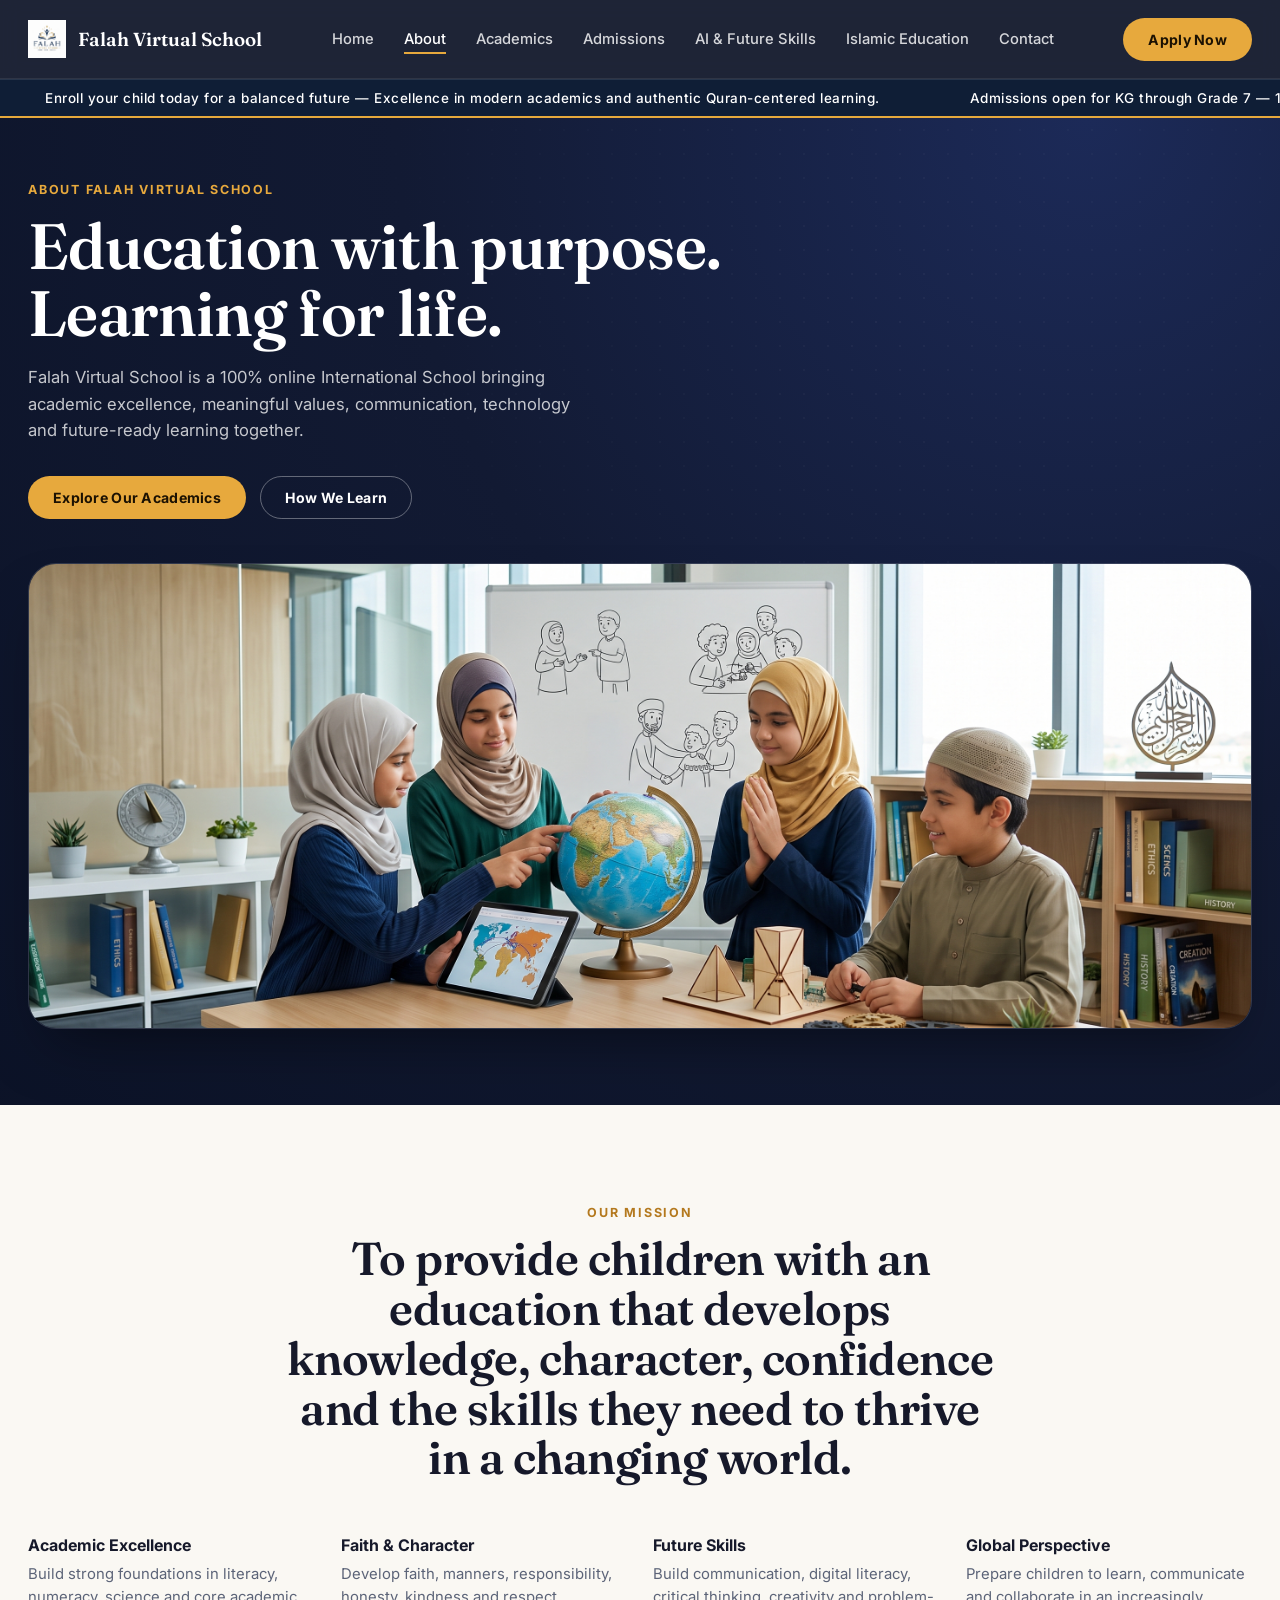
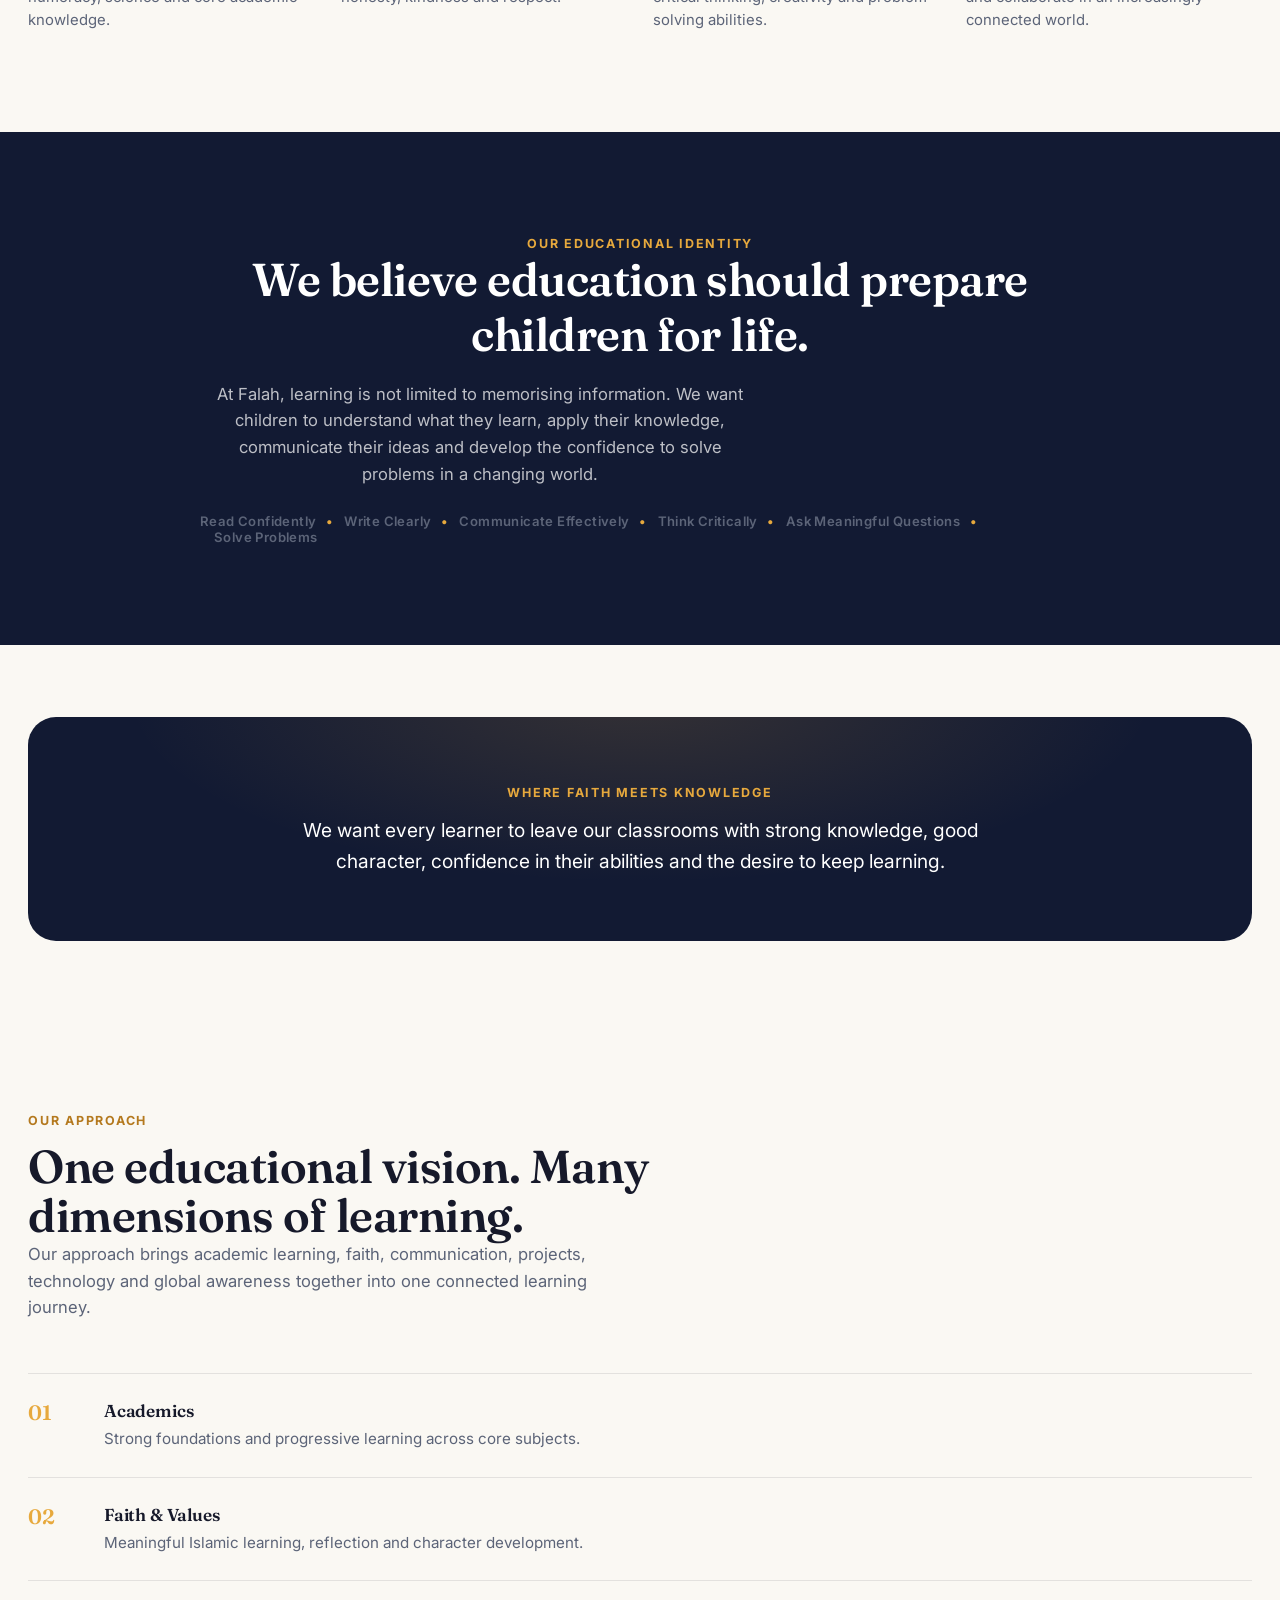
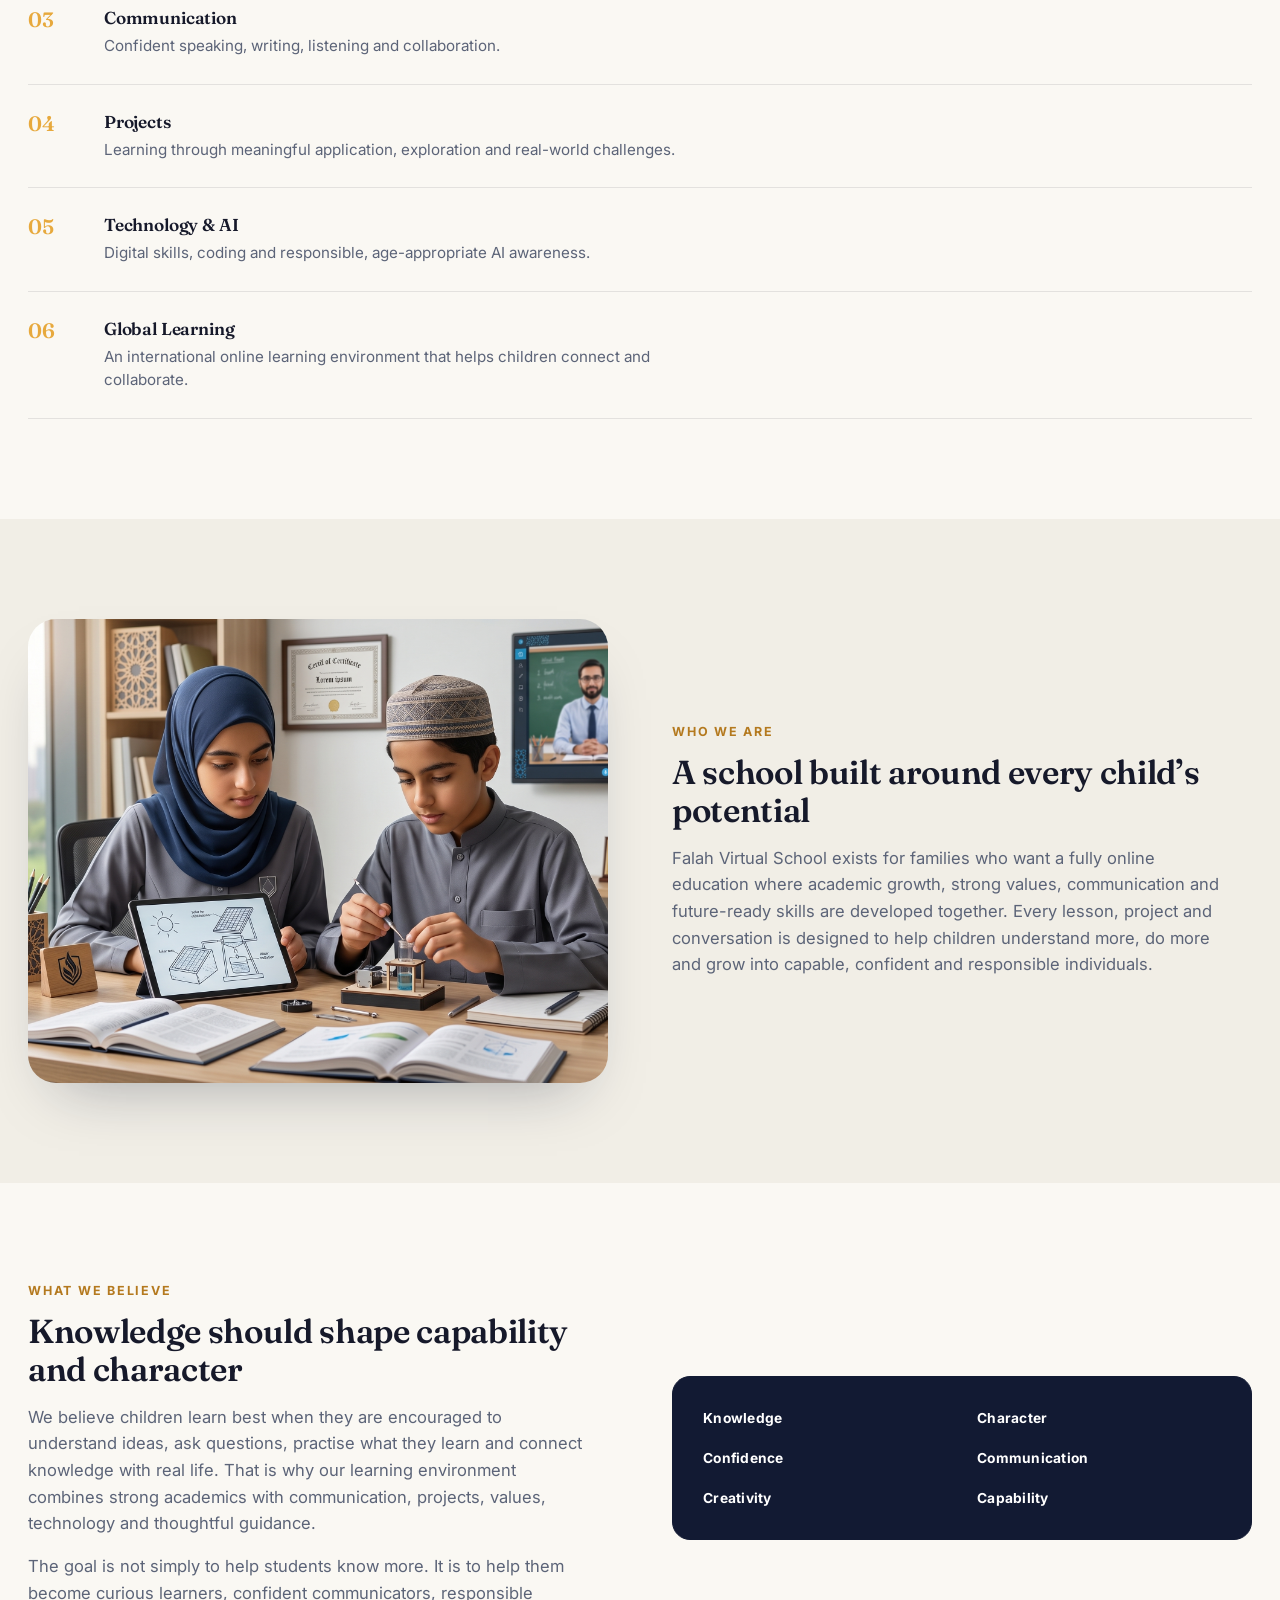
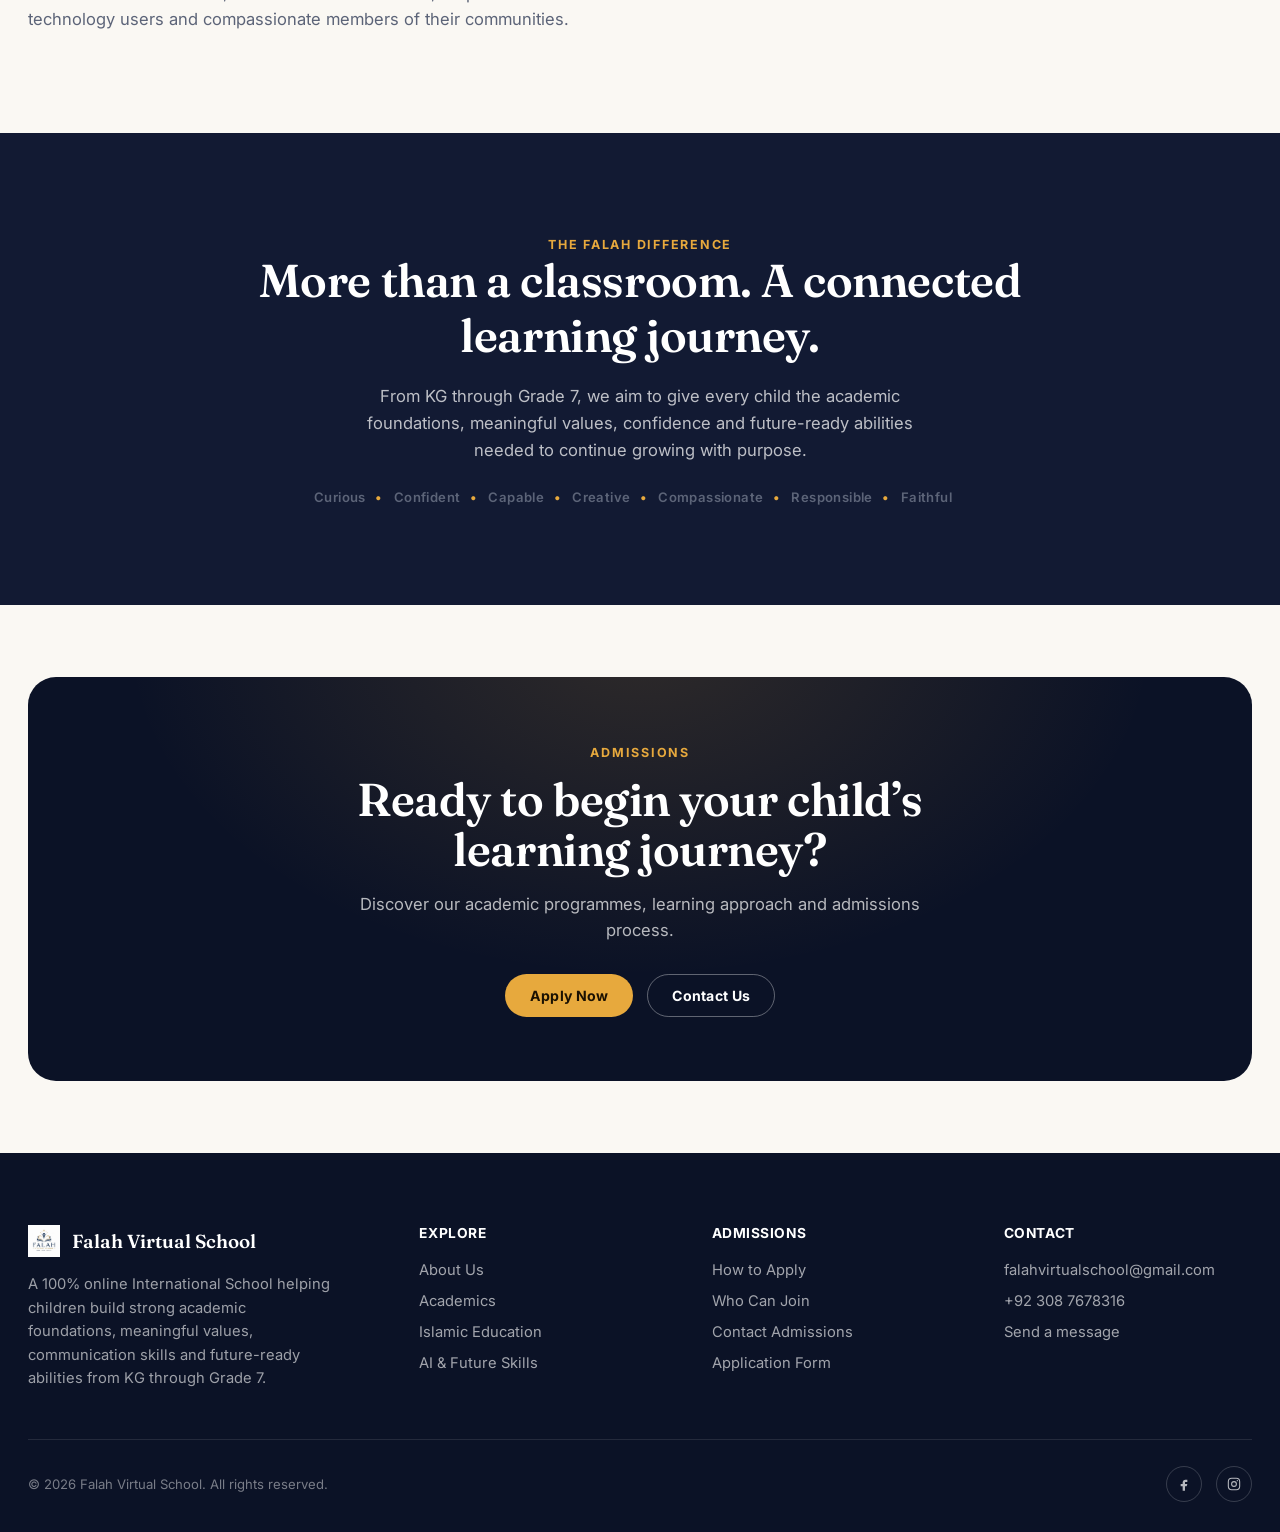
==== about.html @ dd7050a3 "First Commit" ====
<!DOCTYPE html>
<html lang="en">
<head>
  <meta charset="UTF-8" />
  <meta name="viewport" content="width=device-width, initial-scale=1.0" />

  <title>About Us &mdash; Falah Virtual School</title>

  <meta
    name="description"
    content="Learn about Falah Virtual School's mission, educational philosophy and vision — bringing academic excellence, meaningful values, technology and future-ready learning together."
  />

  <link rel="preconnect" href="https://fonts.googleapis.com" />
  <link rel="preconnect" href="https://fonts.gstatic.com" crossorigin />

  <link
    href="https://fonts.googleapis.com/css2?family=Fraunces:opsz,wght@9..144,500;9..144,600;9..144,700&family=Inter:wght@400;500;600;700;800&display=swap"
    rel="stylesheet"
  />

  <link rel="stylesheet" href="css/style.css" />

  <style>
    @media (min-width: 992px) {
      .mobile-nav {
        display: none !important;
      }
    }

    .brand {
      display: flex;
      align-items: center;
      gap: 12px;
      text-decoration: none;
    }

    .brand img {
      height: 38px;
      width: auto;
      object-fit: contain;
    }

    .sub-header-ticker {
      background: #0f1e36;
      border-top: 1px solid rgba(255, 255, 255, 0.1);
      border-bottom: 2px solid #e5a93c;
      color: #ffffff;
      font-size: 13.5px;
      letter-spacing: 0.5px;
      font-weight: 500;
      padding: 10px 0;
      overflow: hidden;
      white-space: nowrap;
      width: 100%;
    }

    .ticker-track {
      width: max-content;
      overflow: hidden;
    }

    .ticker-content {
      display: flex;
      align-items: center;
      width: max-content;
      animation: tickerScroll 40s linear infinite;
      will-change: transform;
    }

    .ticker-content span {
      flex: 0 0 auto;
      margin: 0 45px;
    }

    @keyframes tickerScroll {
      from {
        transform: translateX(0);
      }

      to {
        transform: translateX(-50%);
      }
    }

    @media (prefers-reduced-motion: reduce) {
      .ticker-content {
        animation: none;
      }
    }
  </style>
</head>

<body>

  <a class="skip-link" href="#main">Skip to content</a>

  <!-- HEADER -->

  <header class="site-header">
    <div class="container">

      <a href="index.html" class="brand">
        <img
          src="assets/logo.jpg"
          alt="Falah Virtual School Logo"
        />
        <span class="brand-text">Falah Virtual School</span>
      </a>

      <nav class="main-nav" aria-label="Primary">
        <a href="index.html">Home</a>
        <a href="about.html" aria-current="page">About</a>
        <a href="academics.html">Academics</a>
        <a href="admissions.html">Admissions</a>
        <a href="ai-future-skills.html">AI &amp; Future Skills</a>
        <a href="islamic-education.html">Islamic Education</a>
        <a href="contact.html">Contact</a>
      </nav>

      <div class="header-actions">

        <a
          href="admissions.html"
          class="btn btn-gold btn-apply-now"
        >
          <span class="btn-apply-label">Apply Now</span>
        </a>

        <button
          class="nav-toggle"
          aria-label="Open menu"
          aria-expanded="false"
          aria-controls="mobile-nav"
        >
          <span></span>
        </button>

      </div>
    </div>
  </header>


  

  <div class="sub-header-ticker">
    <div class="ticker-track">

      <div class="ticker-content">

        <span>
          Enroll your child today for a balanced future —
          Excellence in modern academics and authentic
          Quran-centered learning.
        </span>

        <span>
          Admissions open for KG through Grade 7 —
          100% live interactive online classes worldwide.
        </span>

        <span>
          Empowering young minds with academic excellence,
          Quranic understanding, technology and future-ready skills.
        </span>

        <span>
          Enroll your child today for a balanced future —
          Excellence in modern academics and authentic
          Quran-centered learning.
        </span>

        <span>
          Admissions open for KG through Grade 7 —
          100% live interactive online classes worldwide.
        </span>

        <span>
          Empowering young minds with academic excellence,
          Quranic understanding, technology and future-ready skills.
        </span>

      </div>

    </div>
  </div>


  

  <nav
    class="mobile-nav"
    id="mobile-nav"
    aria-label="Mobile"
  >
    <div class="container">

      <a href="index.html">Home</a>
      <a href="about.html" aria-current="page">About</a>
      <a href="academics.html">Academics</a>
      <a href="admissions.html">Admissions</a>
      <a href="ai-future-skills.html">AI &amp; Future Skills</a>
      <a href="islamic-education.html">Islamic Education</a>
      <a href="contact.html">Contact</a>

      <a
        href="admissions.html"
        class="btn btn-gold btn-apply-now"
      >
        <span class="btn-apply-label">Apply Now</span>
      </a>

    </div>
  </nav>


  <!-- MAIN -->

  <main id="main">


    

    <section class="page-hero">

      <div class="container">

        <div class="page-hero-inner reveal">

          <span class="eyebrow">
            About Falah Virtual School
          </span>

          <h1 class="h-display">
            Education with purpose. Learning for life.
          </h1>

          <p class="lede">
            Falah Virtual School is a 100% online International School
            bringing academic excellence, meaningful values,
            communication, technology and future-ready learning together.
          </p>

          <div class="hero-cta">

            <a
              href="academics.html"
              class="btn btn-gold"
            >
              Explore Our Academics
            </a>

            <a
              href="#how-we-learn"
              class="btn btn-outline-dark"
            >
              How We Learn
            </a>

          </div>

        </div>


        <div class="page-hero-media reveal">

          <img
            src="assets/Interactive Learning.jfif"
            alt="A student writing in a notebook while following an online lesson on his laptop"
            loading="eager"
          />

        </div>

      </div>

    </section>


    

    <section
      class="section"
      id="how-we-learn"
    >

      <div class="container">

        <div class="section-head center reveal">

          <span class="eyebrow on-light">
            Our Mission
          </span>

          <h2 class="h-xl">
            To provide children with an education that develops
            knowledge, character, confidence and the skills they
            need to thrive in a changing world.
          </h2>

        </div>


        <div class="feature-grid cols-4 reveal">

          <div class="feature-item">

            <h4>
              Academic Excellence
            </h4>

            <p>
              Build strong foundations in literacy, numeracy,
              science and core academic knowledge.
            </p>

          </div>


          <div class="feature-item">

            <h4>
              Faith &amp; Character
            </h4>

            <p>
              Develop faith, manners, responsibility, honesty,
              kindness and respect.
            </p>

          </div>


          <div class="feature-item">

            <h4>
              Future Skills
            </h4>

            <p>
              Build communication, digital literacy, critical thinking,
              creativity and problem-solving abilities.
            </p>

          </div>


          <div class="feature-item">

            <h4>
              Global Perspective
            </h4>

            <p>
              Prepare children to learn, communicate and collaborate
              in an increasingly connected world.
            </p>

          </div>

        </div>

      </div>

    </section>


    

    <section class="section section-dark">

      <div class="container">

        <div class="statement reveal">

          <span class="eyebrow">
            Our Educational Identity
          </span>

          <h2 class="h-xl">
            We believe education should prepare children for life.
          </h2>

          <p
            class="lede on-dark"
            style="margin-top:18px;"
          >
            At Falah, learning is not limited to memorising information.
            We want children to understand what they learn, apply their
            knowledge, communicate their ideas and develop the confidence
            to solve problems in a changing world.
          </p>

          <div class="traits-band">

            <div class="tag-row">

              <span>Read Confidently</span>
              <span>Write Clearly</span>
              <span>Communicate Effectively</span>
              <span>Think Critically</span>
              <span>Ask Meaningful Questions</span>
              <span>Solve Problems</span>

            </div>

          </div>

        </div>

      </div>

    </section>


    

    <section class="section-tight">

      <div class="container">

        <div
          class="cta-band reveal"
          style="background:var(--navy-deep);"
        >

          <span class="eyebrow">
            Where Faith Meets Knowledge
          </span>

          <p
            class="lede"
            style="
              color:#fff;
              max-width:760px;
              font-size:1.2rem;
              margin-top:14px;
            "
          >
            We want every learner to leave our classrooms with strong
            knowledge, good character, confidence in their abilities
            and the desire to keep learning.
          </p>

        </div>

      </div>

    </section>


    

    <section class="section">

      <div class="container">

        <div class="section-head reveal">

          <span class="eyebrow on-light">
            Our Approach
          </span>

          <h2 class="h-xl">
            One educational vision. Many dimensions of learning.
          </h2>

          <p class="lede">
            Our approach brings academic learning, faith, communication,
            projects, technology and global awareness together into one
            connected learning journey.
          </p>

        </div>


        <div class="steps-list reveal">

          <div class="steps-list-item">

            <span class="steps-list-num">
              01
            </span>

            <div>

              <h3>
                Academics
              </h3>

              <p>
                Strong foundations and progressive learning
                across core subjects.
              </p>

            </div>

          </div>


          <div class="steps-list-item">

            <span class="steps-list-num">
              02
            </span>

            <div>

              <h3>
                Faith &amp; Values
              </h3>

              <p>
                Meaningful Islamic learning, reflection
                and character development.
              </p>

            </div>

          </div>


          <div class="steps-list-item">

            <span class="steps-list-num">
              03
            </span>

            <div>

              <h3>
                Communication
              </h3>

              <p>
                Confident speaking, writing, listening
                and collaboration.
              </p>

            </div>

          </div>


          <div class="steps-list-item">

            <span class="steps-list-num">
              04
            </span>

            <div>

              <h3>
                Projects
              </h3>

              <p>
                Learning through meaningful application,
                exploration and real-world challenges.
              </p>

            </div>

          </div>


          <div class="steps-list-item">

            <span class="steps-list-num">
              05
            </span>

            <div>

              <h3>
                Technology &amp; AI
              </h3>

              <p>
                Digital skills, coding and responsible,
                age-appropriate AI awareness.
              </p>

            </div>

          </div>


          <div class="steps-list-item">

            <span class="steps-list-num">
              06
            </span>

            <div>

              <h3>
                Global Learning
              </h3>

              <p>
                An international online learning environment
                that helps children connect and collaborate.
              </p>

            </div>

          </div>

        </div>

      </div>

    </section>


    

    <section class="section section-dim">

      <div class="container split">

        <div class="split-media reveal">

          <img
            src="assets/Practical learning.jfif"
            alt="A young student attending a live online class from home, engaged and focused on her laptop"
            loading="lazy"
          />

        </div>


        <div class="split-copy reveal">

          <span class="eyebrow on-light">
            Who We Are
          </span>

          <h2 class="h-lg">
            A school built around every child&rsquo;s potential
          </h2>

          <p class="lede">
            Falah Virtual School exists for families who want a fully
            online education where academic growth, strong values,
            communication and future-ready skills are developed together.
            Every lesson, project and conversation is designed to help
            children understand more, do more and grow into capable,
            confident and responsible individuals.
          </p>

        </div>

      </div>

    </section>


    

    <section class="section">

      <div class="container split reverse">

        <div class="split-copy reveal">

          <span class="eyebrow on-light">
            What We Believe
          </span>

          <h2 class="h-lg">
            Knowledge should shape capability and character
          </h2>

          <p class="lede">
            We believe children learn best when they are encouraged to
            understand ideas, ask questions, practise what they learn
            and connect knowledge with real life. That is why our learning
            environment combines strong academics with communication,
            projects, values, technology and thoughtful guidance.
          </p>

          <p class="lede">
            The goal is not simply to help students know more.
            It is to help them become curious learners, confident
            communicators, responsible technology users and
            compassionate members of their communities.
          </p>

        </div>


        <div class="split-media reveal">

          <div
            class="panel"
            style="
              background:var(--navy-deep);
              border-color:var(--navy-deep);
            "
          >

            <div
              class="panel-cols"
              style="color:#fff;"
            >

              <div>Knowledge</div>
              <div>Character</div>

              <div>Confidence</div>
              <div>Communication</div>

              <div>Creativity</div>
              <div>Capability</div>

            </div>

          </div>

        </div>

      </div>

    </section>


    

    <section class="section section-dark">

      <div class="container">

        <div class="statement reveal">

          <span class="eyebrow">
            The Falah Difference
          </span>

          <h2 class="h-xl">
            More than a classroom. A connected learning journey.
          </h2>

          <p
            class="lede on-dark"
            style="margin-inline:auto; margin-top:20px;"
          >
            From KG through Grade 7, we aim to give every child
            the academic foundations, meaningful values, confidence
            and future-ready abilities needed to continue growing
            with purpose.
          </p>

          <div class="traits-band">

            <div class="tag-row">

              <span>Curious</span>
              <span>Confident</span>
              <span>Capable</span>
              <span>Creative</span>
              <span>Compassionate</span>
              <span>Responsible</span>
              <span>Faithful</span>

            </div>

          </div>

        </div>

      </div>

    </section>


  

    <section class="section-tight">

      <div class="container">

        <div class="cta-band reveal">

          <span class="eyebrow">
            Admissions
          </span>

          <h2
            class="h-xl"
            style="margin-top:14px;"
          >
            Ready to begin your child&rsquo;s learning journey?
          </h2>

          <p class="lede">
            Discover our academic programmes,
            learning approach and admissions process.
          </p>

          <div class="cta-band-actions">

            <a
              href="admissions.html"
              class="btn btn-gold btn-apply-now"
            >
              <span class="btn-apply-label">
                Apply Now
              </span>
            </a>

            <a
              href="contact.html"
              class="btn btn-outline-dark"
            >
              Contact Us
            </a>

          </div>

        </div>

      </div>

    </section>

  </main>


  <!-- FOOTER -->

  <footer class="site-footer">

    <div class="container">

      <div class="footer-grid">

        <div class="footer-brand">

          <a
            href="index.html"
            class="brand"
          >

            <img
              src="assets/logo.jpg"
              alt="Falah Virtual School Logo"
              style="height: 32px;"
            />

            <span class="brand-text">
              Falah Virtual School
            </span>

          </a>

          <p>
            A 100% online International School helping children
            build strong academic foundations, meaningful values,
            communication skills and future-ready abilities from
            KG through Grade 7.
          </p>

        </div>


        <div class="footer-col">

          <h4>
            Explore
          </h4>

          <ul>

            <li>
              <a href="about.html">
                About Us
              </a>
            </li>

            <li>
              <a href="academics.html">
                Academics
              </a>
            </li>

            <li>
              <a href="islamic-education.html">
                Islamic Education
              </a>
            </li>

            <li>
              <a href="ai-future-skills.html">
                AI &amp; Future Skills
              </a>
            </li>

          </ul>

        </div>


        <div class="footer-col">

          <h4>
            Admissions
          </h4>

          <ul>

            <li>
              <a href="admissions.html">
                How to Apply
              </a>
            </li>

            <li>
              <a href="admissions.html#who-can-join">
                Who Can Join
              </a>
            </li>

            <li>
              <a href="contact.html">
                Contact Admissions
              </a>
            </li>

            <li>
              <a href="admissions.html#apply-form">
                Application Form
              </a>
            </li>

          </ul>

        </div>


        <div class="footer-col">

          <h4>
            Contact
          </h4>

          <ul>

            <li>
              <a href="mailto:falahvirtualschool@gmail.com">
                falahvirtualschool@gmail.com
              </a>
            </li>

            <li>
              <a href="tel:+923087678316">
                +92 308 7678316
              </a>
            </li>

            <li>
              <a href="contact.html#contact-information">
                Send a message
              </a>
            </li>

          </ul>

        </div>

      </div>


      <div class="footer-bottom">

        <p>
          &copy;
          <span id="year"></span>
          Falah Virtual School. All rights reserved.
        </p>


        <div
          class="footer-social"
          aria-label="Social media"
        >

          <a
            href="https://www.facebook.com/profile.php?id=61593588023931"
            aria-label="Facebook"
          >

            <svg
              width="16"
              height="16"
              viewBox="0 0 24 24"
              fill="none"
              aria-hidden="true"
            >

              <path
                d="M14 9h3V5.5h-3c-2.2 0-4 1.8-4 4V12H7v3.5h3V22h3.5v-6.5H16l1-3.5h-3.5v-2.4c0-.6.4-1.1 1-1.1Z"
                fill="currentColor"
              />

            </svg>

          </a>


          <a
            href="https://www.instagram.com/falahvirtual.school?igsi=MTc0dnRrMjh0ZTAwMg=="
            aria-label="Instagram"
          >

            <svg
              width="16"
              height="16"
              viewBox="0 0 24 24"
              fill="none"
              aria-hidden="true"
            >

              <rect
                x="3.5"
                y="3.5"
                width="17"
                height="17"
                rx="5"
                stroke="currentColor"
                stroke-width="1.6"
              />

              <circle
                cx="12"
                cy="12"
                r="3.6"
                stroke="currentColor"
                stroke-width="1.6"
              />

              <circle
                cx="17"
                cy="7"
                r="1"
                fill="currentColor"
              />

            </svg>

          </a>

        </div>

      </div>

    </div>

  </footer>


  <script>
    document.getElementById("year").textContent =
      new Date().getFullYear();
  </script>

  <script src="js/main.js"></script>

</body>
</html>
---- css/style.css ----
:root{
  --navy-deep:   #121A33;
  --navy-deeper: #0B1226;
  --navy-mid:    #1B2747;
  --gold:        #E7A93D;
  --gold-soft:   #F3C878;
  --paper:       #FAF8F3;
  --paper-dim:   #F1EEE6;
  --ink:         #16192A;
  --slate:       #5C6478;
  --slate-light: #8A90A3;
  --line:        rgba(22,25,42,0.10);
  --line-on-dark:rgba(255,255,255,0.14);
  --white:       #ffffff;

  --font-display: "Fraunces", "Georgia", serif;
  --font-body: "Inter", -apple-system, BlinkMacSystemFont, "Segoe UI", sans-serif;

  
  --radius-s: 10px;
  --radius-m: 18px;
  --radius-l: 28px;

  --ease: cubic-bezier(0.22, 1, 0.36, 1);
}

*,*::before,*::after{ box-sizing:border-box; }
html{ scroll-behavior:smooth; }
@media (prefers-reduced-motion: reduce){
  html{ scroll-behavior:auto; }
  *,*::before,*::after{ animation-duration:0.001ms !important; animation-iteration-count:1 !important; transition-duration:0.001ms !important; scroll-behavior:auto !important; }
}

body{
  margin:0;
  font-family:var(--font-body);
  color:var(--ink);
  background:var(--paper);
  -webkit-font-smoothing:antialiased;
  -moz-osx-font-smoothing:grayscale;
  overflow-x:hidden;
}

img{ max-width:100%; display:block; }
a{ color:inherit; text-decoration:none; }
button{ font-family:inherit; cursor:pointer; }
ul{ margin:0; padding:0; list-style:none; }
h1,h2,h3,h4,p{ margin:0; }

.container{
  width:100%;
  max-width:var(--container);
  margin-inline:auto;
  padding-inline:28px;
}


a:focus-visible, button:focus-visible, input:focus-visible, textarea:focus-visible, select:focus-visible{
  outline:2.5px solid var(--gold);
  outline-offset:3px;
  border-radius:4px;
}


.eyebrow{
  font-family:var(--font-body);
  font-size:12.5px;
  font-weight:700;
  letter-spacing:0.14em;
  text-transform:uppercase;
  color:var(--gold);
}
.eyebrow.on-light{ color:#B4791E; }

h1,h2,h3{ font-family:var(--font-display); font-weight:600; letter-spacing:-0.01em; }

.h-display{ font-size:clamp(2.6rem, 5vw, 4.4rem); line-height:1.04; font-weight:600; }
.h-xl{ font-size:clamp(2.1rem, 3.6vw, 3.1rem); line-height:1.08; }
.h-lg{ font-size:clamp(1.7rem, 2.6vw, 2.35rem); line-height:1.14; }
.h-md{ font-size:1.4rem; line-height:1.25; }

.lede{ font-size:clamp(1.02rem, 1.3vw, 1.2rem); line-height:1.6; color:var(--slate); max-width:56ch; }
.on-dark .lede, .lede.on-dark{ color:rgba(255,255,255,0.72); }
.on-dark p, .on-dark .body-text{ color:rgba(255,255,255,0.72); }

.body-text{ font-size:1rem; line-height:1.65; color:var(--slate); max-width:62ch; }


.tag-row{
  display:flex; flex-wrap:wrap; gap:0 0;
  font-size:0.82rem; font-weight:600; letter-spacing:0.03em; color:var(--slate);
}
.tag-row span{ position:relative; padding:0 14px; }
.tag-row span:first-child{ padding-left:0; }
.tag-row span::after{ content:"•"; position:absolute; right:-3px; color:var(--gold); }
.tag-row span:last-child::after{ content:""; }
.on-dark .tag-row{ color:rgba(255,255,255,0.78); }


.site-header{
  position:sticky; top:0; z-index:100;
  background:rgba(11,18,38,0.92);
  backdrop-filter:blur(10px);
  -webkit-backdrop-filter:blur(10px);
  border-bottom:1px solid rgba(255,255,255,0.08);
}
.site-header .container{
  display:flex; align-items:center; justify-content:space-between;
  height:78px;
}
.brand{
  display:flex; align-items:center; gap:10px;
  font-family:var(--font-display); font-weight:600; font-size:1.18rem;
  color:var(--white);
}
.brand .mark{
  width:34px; height:34px; border-radius:9px;
  background:linear-gradient(145deg, var(--gold-soft), var(--gold));
  display:flex; align-items:center; justify-content:center;
  color:var(--navy-deeper); font-weight:800; font-family:var(--font-display); font-size:1.05rem;
  flex-shrink:0;
}

.main-nav{ display:flex; align-items:center; gap:30px; }
.main-nav a{
  font-size:0.92rem; font-weight:500; color:rgba(255,255,255,0.82);
  position:relative; padding:6px 0;
  transition:color 0.2s var(--ease);
}
.main-nav a:hover{ color:var(--white); }
.main-nav a::after{
  content:""; position:absolute; left:0; right:100%; bottom:0; height:2px;
  background:var(--gold); transition:right 0.28s var(--ease);
}
.main-nav a:hover::after{ right:0; }
.main-nav a[aria-current="page"]{ color:var(--white); }
.main-nav a[aria-current="page"]::after{ right:0; }

.header-actions{ display:flex; align-items:center; gap:18px; }

.btn{
  display:inline-flex; align-items:center; justify-content:center; gap:8px;
  padding:12px 24px; border-radius:999px;
  font-size:0.88rem; font-weight:700; letter-spacing:0.02em;
  border:1px solid transparent; white-space:nowrap;
  transition:transform 0.22s var(--ease), box-shadow 0.22s var(--ease), background 0.22s var(--ease), color 0.22s var(--ease), border-color 0.22s var(--ease);
}
.btn-gold{ background:var(--gold); color:#1B1102; }
.btn-gold:hover{ background:var(--gold-soft); transform:translateY(-2px); box-shadow:0 10px 24px rgba(231,169,61,0.32); }
.btn-outline-dark{ border-color:rgba(255,255,255,0.35); color:var(--white); }
.btn-outline-dark:hover{ border-color:var(--white); background:rgba(255,255,255,0.08); transform:translateY(-2px); }
.btn-outline-light{ border-color:rgba(22,25,42,0.22); color:var(--ink); }
.btn-outline-light:hover{ border-color:var(--ink); background:rgba(22,25,42,0.05); transform:translateY(-2px); }
.btn-navy{ background:var(--navy-deep); color:var(--white); }
.btn-navy:hover{ background:var(--navy-deeper); transform:translateY(-2px); box-shadow:0 10px 24px rgba(18,26,51,0.28);}
.btn[disabled]{ opacity:0.6; cursor:not-allowed; transform:none !important; box-shadow:none !important; }

.nav-toggle{
  display:none; width:42px; height:42px; border-radius:10px;
  background:transparent; border:1px solid rgba(255,255,255,0.2);
  align-items:center; justify-content:center; flex-shrink:0;
}
.nav-toggle span, .nav-toggle span::before, .nav-toggle span::after{
  content:""; display:block; width:18px; height:2px; background:var(--white); position:relative;
  transition:transform 0.25s var(--ease), opacity 0.25s var(--ease);
}
.nav-toggle span::before{ position:absolute; top:-6px; }
.nav-toggle span::after{ position:absolute; top:6px; }
.nav-toggle.is-open span{ background:transparent; }
.nav-toggle.is-open span::before{ top:0; transform:rotate(45deg); }
.nav-toggle.is-open span::after{ top:0; transform:rotate(-45deg); }


section{ position:relative; }
.section{ padding:100px 0; }
.section-tight{ padding:72px 0; }
.section-dark{ background:var(--navy-deep); color:var(--white); }
.section-deeper{ background:var(--navy-deeper); color:var(--white); }
.section-dim{ background:var(--paper-dim); }

.section-head{ max-width:720px; margin-bottom:52px; }
.section-head.center{ margin-inline:auto; text-align:center; }
.section-head .eyebrow{ display:block; margin-bottom:14px; }
.section-head h2{ margin-top:14px; }

.reveal{ opacity:0; transform:translateY(22px); transition:opacity 0.7s var(--ease), transform 0.7s var(--ease); }
.reveal.is-visible{ opacity:1; transform:translateY(0); }


.hero{
  background:radial-gradient(120% 140% at 12% 0%, #182450 0%, var(--navy-deep) 46%, var(--navy-deeper) 100%);
  color:var(--white);
  padding:70px 0 96px;
  position:relative;
  overflow:hidden;
}
.hero::before{
  content:""; position:absolute; inset:0;
  background-image:radial-gradient(rgba(255,255,255,0.08) 1px, transparent 1px);
  background-size:26px 26px;
  -webkit-mask-image:linear-gradient(180deg, rgba(0,0,0,0.5), transparent 60%);
  mask-image:linear-gradient(180deg, rgba(0,0,0,0.5), transparent 60%);
  pointer-events:none;
}
.hero-grid{
  display:grid; grid-template-columns:1.05fr 0.95fr; gap:56px; align-items:center;
  position:relative; z-index:1;
}
.hero-copy .eyebrow{ margin-bottom:18px; display:block; }
.hero-copy h1{ color:var(--white); }
.hero-copy .lede{ margin-top:20px; color:rgba(255,255,255,0.74); max-width:52ch; }
.hero-cta{ display:flex; gap:14px; margin-top:32px; flex-wrap:wrap; }
.hero-strip{
  margin-top:44px; padding-top:22px; border-top:1px solid rgba(255,255,255,0.14);
}

.hero-media{ position:relative; }
.hero-media-frame{
  border-radius:var(--radius-l);
  overflow:hidden;
  position:relative;
  aspect-ratio:4/4.6;
  box-shadow:0 40px 80px -28px rgba(0,0,0,0.55);
  border:1px solid rgba(255,255,255,0.12);
}
.hero-media-frame img{ width:100%; height:100%; object-fit:cover; }
.hero-media-tag{
  position:absolute; left:18px; bottom:18px;
  background:rgba(11,18,38,0.82); backdrop-filter:blur(6px);
  color:var(--white); font-size:0.78rem; font-weight:600; letter-spacing:0.02em;
  padding:9px 16px; border-radius:999px;
  display:flex; align-items:center; gap:8px;
  border:1px solid rgba(255,255,255,0.14);
}
.hero-media-tag .dot{ width:7px; height:7px; border-radius:50%; background:var(--gold); }
.hero-media-badge{
  position:absolute; top:-22px; right:-18px;
  background:var(--white); color:var(--ink);
  border-radius:var(--radius-m); padding:18px 20px;
  box-shadow:0 24px 50px -20px rgba(0,0,0,0.4);
  max-width:220px;
}
.hero-media-badge strong{ display:block; font-family:var(--font-display); font-size:1.5rem; color:var(--navy-deep); }
.hero-media-badge span{ font-size:0.78rem; color:var(--slate); }


.page-hero{
  background:radial-gradient(120% 160% at 85% 0%, #1c2a58 0%, var(--navy-deep) 45%, var(--navy-deeper) 100%);
  color:var(--white); padding:64px 0 76px; position:relative; overflow:hidden;
}
.page-hero::before{
  content:""; position:absolute; inset:0;
  background-image:radial-gradient(rgba(255,255,255,0.07) 1px, transparent 1px);
  background-size:24px 24px;
  -webkit-mask-image:radial-gradient(70% 90% at 70% 20%, rgba(0,0,0,0.55), transparent 70%);
  mask-image:radial-gradient(70% 90% at 70% 20%, rgba(0,0,0,0.55), transparent 70%);
}
.page-hero-inner{ position:relative; z-index:1; max-width:760px; }
.page-hero .eyebrow{ margin-bottom:16px; display:block; }
.page-hero h1{ color:var(--white); }
.page-hero .lede{ margin-top:18px; color:rgba(255,255,255,0.76); }
.page-hero .tag-row{ margin-top:26px; }
.page-hero-media{
  margin-top:44px; border-radius:var(--radius-l); overflow:hidden;
  aspect-ratio:21/8; position:relative; z-index:1;
  border:1px solid rgba(255,255,255,0.14);
  box-shadow:0 30px 60px -24px rgba(0,0,0,0.5);
}
.page-hero-media img{ width:100%; height:100%; object-fit:cover; }


.pillars-grid{
  display:grid; grid-template-columns:repeat(3, 1fr); gap:1px;
  background:var(--line); border:1px solid var(--line); border-radius:var(--radius-m); overflow:hidden;
}
.pillar-card{
  background:var(--paper); padding:34px 30px; transition:background 0.25s var(--ease);
}
.pillar-card:hover{ background:var(--white); }
.pillar-num{ font-family:var(--font-display); font-size:0.85rem; color:var(--gold); font-weight:700; }
.pillar-card h3{ margin-top:14px; font-size:1.12rem; }
.pillar-card p{ margin-top:10px; color:var(--slate); font-size:0.94rem; line-height:1.55; }


.feature-grid{ display:grid; grid-template-columns:repeat(4, 1fr); gap:26px; }
.feature-grid.cols-2{ grid-template-columns:repeat(2, 1fr); }
.feature-item h4{ font-size:1rem; font-weight:700; font-family:var(--font-body); }
.feature-item p{ margin-top:8px; color:var(--slate); font-size:0.93rem; line-height:1.55; }
.on-dark .feature-item p{ color:rgba(255,255,255,0.68); }


.split{
  display:grid; grid-template-columns:1fr 1fr; gap:64px; align-items:center;
}
.split.reverse .split-media{ order:2; }
.split-media img{
  border-radius:var(--radius-l); width:100%; aspect-ratio:5/4; object-fit:cover;
  box-shadow:0 30px 60px -30px rgba(18,26,51,0.35);
}
.split-copy .eyebrow{ margin-bottom:14px; display:block; }
.split-copy h2{ margin-top:0; }
.split-copy .lede{ margin-top:16px; }
.split-features{
  margin-top:30px; display:grid; grid-template-columns:1fr 1fr; gap:22px 26px;
}


.panel{
  background:rgba(255,255,255,0.05);
  border:1px solid rgba(255,255,255,0.14);
  border-radius:var(--radius-m);
  padding:26px 30px;
}
.panel-cols{ display:grid; grid-template-columns:1fr 1fr; gap:10px 30px; }
.panel-cols div{ font-size:0.86rem; font-weight:700; letter-spacing:0.02em; padding:7px 0; }


.steps-grid{ display:grid; grid-template-columns:repeat(3, 1fr); gap:22px; }
.step-card{
  background:rgba(255,255,255,0.06); border:1px solid rgba(255,255,255,0.14);
  border-radius:var(--radius-m); padding:26px 24px;
  transition:background 0.25s var(--ease), transform 0.25s var(--ease);
}
.step-card:hover{ background:rgba(255,255,255,0.1); transform:translateY(-4px); }
.step-card .pillar-num{ color:var(--gold-soft); }
.step-card h3{ color:var(--white); margin-top:12px; font-size:1.08rem; }
.step-card p{ margin-top:8px; color:rgba(255,255,255,0.68); font-size:0.92rem; }

.steps-list{ display:flex; flex-direction:column; }
.steps-list-item{
  display:grid; grid-template-columns:56px 1fr; gap:20px;
  padding:26px 0; border-top:1px solid var(--line);
}
.steps-list-item:last-child{ border-bottom:1px solid var(--line); }
.steps-list-num{
  font-family:var(--font-display); font-size:1.3rem; color:var(--gold);
  font-weight:600;
}
.steps-list-item h3{ font-size:1.08rem; }
.steps-list-item p{ margin-top:6px; color:var(--slate); font-size:0.95rem; line-height:1.55; max-width:62ch; }


.stage-track{
  display:flex; flex-wrap:wrap; gap:10px; margin-top:26px;
}
.stage-track span{
  padding:8px 16px; border-radius:999px; font-size:0.82rem; font-weight:700;
  background:rgba(255,255,255,0.07); border:1px solid rgba(255,255,255,0.16); color:rgba(255,255,255,0.85);
}
.stage-track.on-light span{ background:var(--paper-dim); border-color:var(--line); color:var(--ink); }

.stage-list{ display:grid; grid-template-columns:1fr; gap:1px; background:rgba(255,255,255,0.12); border-radius:var(--radius-m); overflow:hidden; border:1px solid rgba(255,255,255,0.12); }
.stage-row{ background:rgba(255,255,255,0.04); padding:22px 26px; display:grid; grid-template-columns:220px 1fr; gap:18px; align-items:start; }
.stage-row .stage-tag{ font-weight:700; font-size:0.86rem; letter-spacing:0.02em; color:var(--gold-soft); }
.stage-row .stage-tag small{ display:block; font-weight:500; color:rgba(255,255,255,0.55); margin-top:3px; font-size:0.78rem; letter-spacing:0.01em;}
.stage-row p{ color:rgba(255,255,255,0.74); font-size:0.94rem; line-height:1.6; margin:0; }


.traits-band{
  display:flex; flex-wrap:wrap; justify-content:center; gap:8px 0; margin-top:26px;
}


.statement{
  text-align:center; max-width:880px; margin-inline:auto;
}
.statement h2{ line-height:1.2; }
.statement .quote-mark{ font-family:var(--font-display); font-size:3.6rem; color:var(--gold); line-height:1; display:block; margin-bottom:6px; }


.cta-band{
  background:var(--navy-deeper);
  color:var(--white);
  border-radius:var(--radius-l);
  padding:64px 56px;
  text-align:center;
  position:relative;
  overflow:hidden;
}
.cta-band::before{
  content:""; position:absolute; inset:0;
  background:radial-gradient(60% 120% at 50% -10%, rgba(231,169,61,0.16), transparent 70%);
}
.cta-band > *{ position:relative; z-index:1; }
.cta-band h2{ color:var(--white); max-width:720px; margin-inline:auto; }
.cta-band .lede{ margin:16px auto 0; color:rgba(255,255,255,0.7); }
.cta-band-actions{ margin-top:30px; display:flex; gap:14px; justify-content:center; flex-wrap:wrap; }


.info-grid{ display:grid; grid-template-columns:repeat(3, 1fr); gap:26px; }
.info-card{
  border:1px solid var(--line); border-radius:var(--radius-m); padding:28px;
  background:var(--white);
}
.info-card h3{ font-size:1.05rem; }
.info-card p{ margin-top:10px; color:var(--slate); font-size:0.93rem; line-height:1.55; }

.contact-details{ display:grid; grid-template-columns:repeat(2,1fr); gap:22px; margin-top:8px; }
.contact-detail dt{ font-size:0.78rem; text-transform:uppercase; letter-spacing:0.08em; color:var(--slate-light); font-weight:700; }
.contact-detail dd{ margin:8px 0 0; font-size:1.05rem; font-weight:600; }
.contact-detail dd a{ border-bottom:1px solid transparent; transition:border-color .2s var(--ease); }
.contact-detail dd a:hover{ border-color:currentColor; }


.form-panel{
  background:var(--white); border:1px solid var(--line); border-radius:var(--radius-l);
  padding:44px; box-shadow:0 30px 70px -40px rgba(18,26,51,0.28);
}
.form-grid{ display:grid; grid-template-columns:1fr 1fr; gap:20px 22px; }
.field{ display:flex; flex-direction:column; gap:8px; }
.field.full{ grid-column:1 / -1; }
.field label{ font-size:0.84rem; font-weight:600; color:var(--ink); }
.field .required{ color:var(--gold); }
.field input, .field select, .field textarea{
  border:1.5px solid var(--line); border-radius:var(--radius-s);
  padding:13px 15px; font-family:inherit; font-size:0.96rem; color:var(--ink);
  background:var(--paper); transition:border-color 0.2s var(--ease), box-shadow 0.2s var(--ease);
}
.field input:focus, .field select:focus, .field textarea:focus{
  border-color:var(--navy-deep); outline:none; box-shadow:0 0 0 4px rgba(18,26,51,0.08);
}
.field textarea{ resize:vertical; min-height:130px; }
.field small.error-text{ display:none; color:#B3261E; font-size:0.8rem; }
.field.has-error input, .field.has-error select, .field.has-error textarea{ border-color:#B3261E; }
.field.has-error small.error-text{ display:block; }
.field.has-error small.error-text::before{ content:"⚠ "; }

.honeypot{ position:absolute; left:-9999px; width:1px; height:1px; overflow:hidden; }

.form-footer{ display:flex; align-items:center; gap:18px; margin-top:30px; flex-wrap:wrap; }
.form-note{ font-size:0.82rem; color:var(--slate-light); }

.form-status{
  margin-top:22px; padding:16px 18px; border-radius:var(--radius-s); font-size:0.92rem; display:none; gap:10px; align-items:flex-start;
}
.form-status.show{ display:flex; }
.form-status.success{ background:#EAF6EC; color:#1E5A2E; border:1px solid #BCE3C3; }
.form-status.error{ background:#FBECEC; color:#8A241D; border:1px solid #F1C3C0; }

.btn-loading .btn-label{ visibility:hidden; }
.btn-loading{ position:relative; }
.btn-loading::after{
  content:""; position:absolute; width:16px; height:16px; border-radius:50%;
  border:2px solid rgba(0,0,0,0.25); border-top-color:#1B1102;
  animation:spin 0.7s linear infinite;
}
.btn-navy.btn-loading::after{ border:2px solid rgba(255,255,255,0.35); border-top-color:#fff; }
@keyframes spin{ to{ transform:rotate(360deg); } }


.site-footer{
  background:var(--navy-deeper); color:rgba(255,255,255,0.7);
  padding:72px 0 30px;
}
.footer-grid{
  display:grid; grid-template-columns:1.4fr 1fr 1fr 1fr; gap:44px;
  padding-bottom:48px; border-bottom:1px solid rgba(255,255,255,0.1);
}
.footer-brand .brand{ margin-bottom:16px; }
.footer-brand p{ font-size:0.92rem; line-height:1.6; max-width:34ch; color:rgba(255,255,255,0.6); }
.footer-col h4{ color:var(--white); font-size:0.86rem; letter-spacing:0.04em; text-transform:uppercase; margin-bottom:18px; font-weight:700; }
.footer-col ul{ display:flex; flex-direction:column; gap:11px; }
.footer-col a{ font-size:0.92rem; color:rgba(255,255,255,0.62); transition:color 0.2s var(--ease); }
.footer-col a:hover{ color:var(--white); }
.footer-bottom{
  padding-top:26px; display:flex; justify-content:space-between; align-items:center; flex-wrap:wrap; gap:12px;
  font-size:0.82rem; color:rgba(255,255,255,0.45);
}
.footer-social{ display:flex; gap:14px; }
.footer-social a{
  width:36px; height:36px; border-radius:50%; border:1px solid rgba(255,255,255,0.18);
  display:flex; align-items:center; justify-content:center; color:rgba(255,255,255,0.7);
  transition:border-color .2s var(--ease), color .2s var(--ease), transform .2s var(--ease);
}
.footer-social a:hover{ border-color:var(--gold); color:var(--gold); transform:translateY(-2px); }


.on-light{ color:var(--ink); }
.mt-0{ margin-top:0; }
.text-center{ text-align:center; }
.stack-24 > * + *{ margin-top:24px; }
.skip-link{
  position:absolute; left:-9999px; top:auto; z-index:1000; background:var(--gold); color:#1B1102;
  padding:12px 18px; border-radius:8px; font-weight:700;
}
.skip-link:focus{ left:16px; top:16px; }


@media (max-width: 1080px){
  .footer-grid{ grid-template-columns:1.3fr 1fr 1fr; }
  .footer-grid .footer-col:last-child{ grid-column:1 / -1; }
  .feature-grid{ grid-template-columns:repeat(2,1fr); }
}

@media (max-width: 960px){
  .main-nav{ display:none; }
  .nav-toggle{ display:flex; }
  .header-actions .btn-gold{ padding:10px 18px; font-size:0.82rem; }

  .mobile-nav{
    position:fixed; inset:78px 0 0 0; background:var(--navy-deeper);
    transform:translateY(-8px); opacity:0; pointer-events:none;
    transition:opacity 0.25s var(--ease), transform 0.25s var(--ease);
    z-index:99; overflow-y:auto;
  }
  .mobile-nav.is-open{ opacity:1; transform:translateY(0); pointer-events:auto; }
  .mobile-nav .container{ padding-top:18px; padding-bottom:40px; display:flex; flex-direction:column; }
  .mobile-nav a{
    display:block; padding:18px 4px; font-size:1.2rem; font-family:var(--font-display);
    color:var(--white); border-bottom:1px solid rgba(255,255,255,0.08);
  }
  .mobile-nav .btn{ margin-top:26px; align-self:flex-start; }

  .hero-grid{ grid-template-columns:1fr; gap:44px; }
  .hero-media{ order:-1; max-width:420px; margin-inline:auto; width:100%; }
  .hero-media-badge{ display:none; }
  .split{ grid-template-columns:1fr; gap:36px; }
  .split.reverse .split-media{ order:0; }
  .pillars-grid{ grid-template-columns:repeat(2,1fr); }
  .steps-grid{ grid-template-columns:1fr; }
  .feature-grid.cols-4{ grid-template-columns:repeat(2,1fr); }
  .info-grid{ grid-template-columns:1fr; }
  .contact-details{ grid-template-columns:1fr; }
  .footer-grid{ grid-template-columns:1fr 1fr; }
  .form-grid{ grid-template-columns:1fr; }
  .stage-row{ grid-template-columns:1fr; gap:6px; }
  .cta-band{ padding:48px 28px; }
}

@media (max-width: 620px){
  .section{ padding:66px 0; }
  .section-tight{ padding:52px 0; }
  .hero{ padding:44px 0 64px; }
  .page-hero{ padding:44px 0 56px; }
  .pillars-grid{ grid-template-columns:1fr; }
  .feature-grid{ grid-template-columns:1fr; }
  .footer-grid{ grid-template-columns:1fr; gap:34px; }
  .footer-bottom{ flex-direction:column; align-items:flex-start; }
  .site-header .container{ height:68px; }
  .brand span.brand-text{ font-size:1.02rem; }
  .hero-cta{ flex-direction:column; align-items:stretch; }
  .hero-cta .btn{ width:100%; }
  .cta-band-actions{ flex-direction:column; }
  .cta-band-actions .btn{ width:100%; }
  .page-hero-media{ aspect-ratio:4/3.4; }
}


.btn-apply-now{
  position:relative;
  overflow:hidden;
}
.btn-apply-now .btn-apply-label{
  display:inline-block;
  opacity:0;
  transform:translateY(65%);
  animation:applyNowReveal 0.9s var(--ease) 0.2s both;
}
@keyframes applyNowReveal{
  0%{ opacity:0; transform:translateY(65%); }
  100%{ opacity:1; transform:translateY(0); }
}
.btn-apply-now::after{
  content:"";
  position:absolute;
  top:0; left:-65%;
  width:35%; height:100%;
  background:linear-gradient(115deg, transparent, rgba(255,255,255,0.55), transparent);
  transform:skewX(-18deg);
  opacity:0;
  animation:applyNowSheen 6.5s ease-in-out 1.6s infinite;
  pointer-events:none;
}
@keyframes applyNowSheen{
  0%{ left:-65%; opacity:0; }
  10%{ opacity:0.85; }
  26%{ left:130%; opacity:0; }
  100%{ left:130%; opacity:0; }
}


.hero-media-kenburns{ overflow:hidden; }
.hero-media-kenburns img{
  animation: heroKenBurns 5.5s cubic-bezier(0.22, 1, 0.36, 1) both;
  transform-origin:55% 40%;
}
@keyframes heroKenBurns{
  0%{ transform:scale(1.14); filter:saturate(0.85) brightness(0.94); }
  100%{ transform:scale(1); filter:saturate(1) brightness(1); }
}

.hero-float-card{
  position:absolute;
  width:104px;
  border-radius:14px;
  overflow:hidden;
  border:3px solid var(--paper);
  box-shadow:0 18px 34px -14px rgba(0,0,0,0.55);
  opacity:0;
  z-index:2;
  transform:translateY(24px) scale(0.88);
}
.hero-float-card img{
  width:100%;
  aspect-ratio:1/1;
  object-fit:cover;
}
.hero-float-card--one{
  left:-34px;
  bottom:54px;
  animation:
    heroFloatIn 0.85s cubic-bezier(0.22, 1, 0.36, 1) 4.6s forwards,
    heroFloatBob 5.5s ease-in-out 5.5s infinite;
}
.hero-float-card--two{
  right:18px;
  bottom:-26px;
  width:88px;
  animation:
    heroFloatIn 0.85s cubic-bezier(0.22, 1, 0.36, 1) 4.95s forwards,
    heroFloatBob 4.8s ease-in-out 5.85s infinite reverse;
}
@keyframes heroFloatIn{
  to{ opacity:1; transform:translateY(0) scale(1); }
}
@keyframes heroFloatBob{
  0%, 100%{ transform:translateY(0) rotate(-2deg); }
  50%{ transform:translateY(-12px) rotate(2deg); }
}

@media (max-width: 960px){
  .hero-float-card{ display:none; }
}

@media (prefers-reduced-motion: reduce){
  .hero-media-kenburns img{ animation:none; }
  .hero-float-card{ animation:none; opacity:1; transform:none; }
}
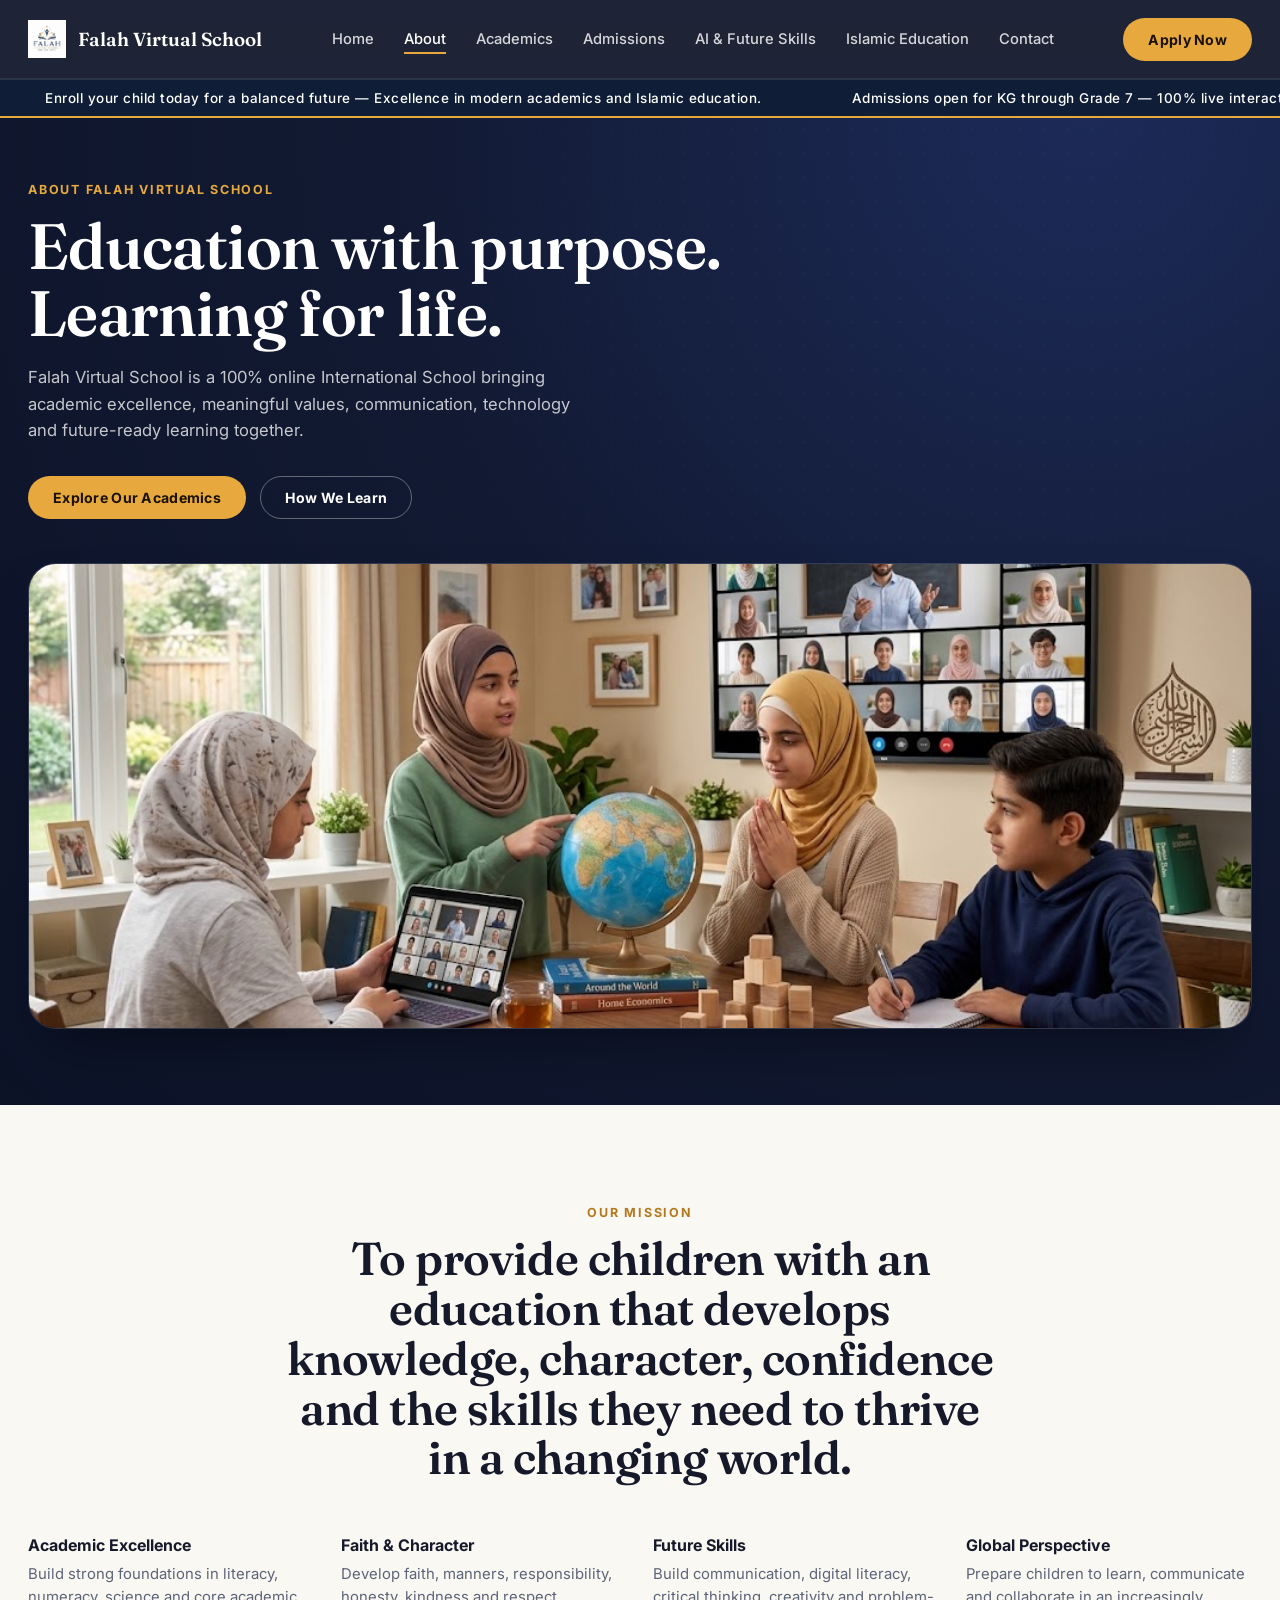
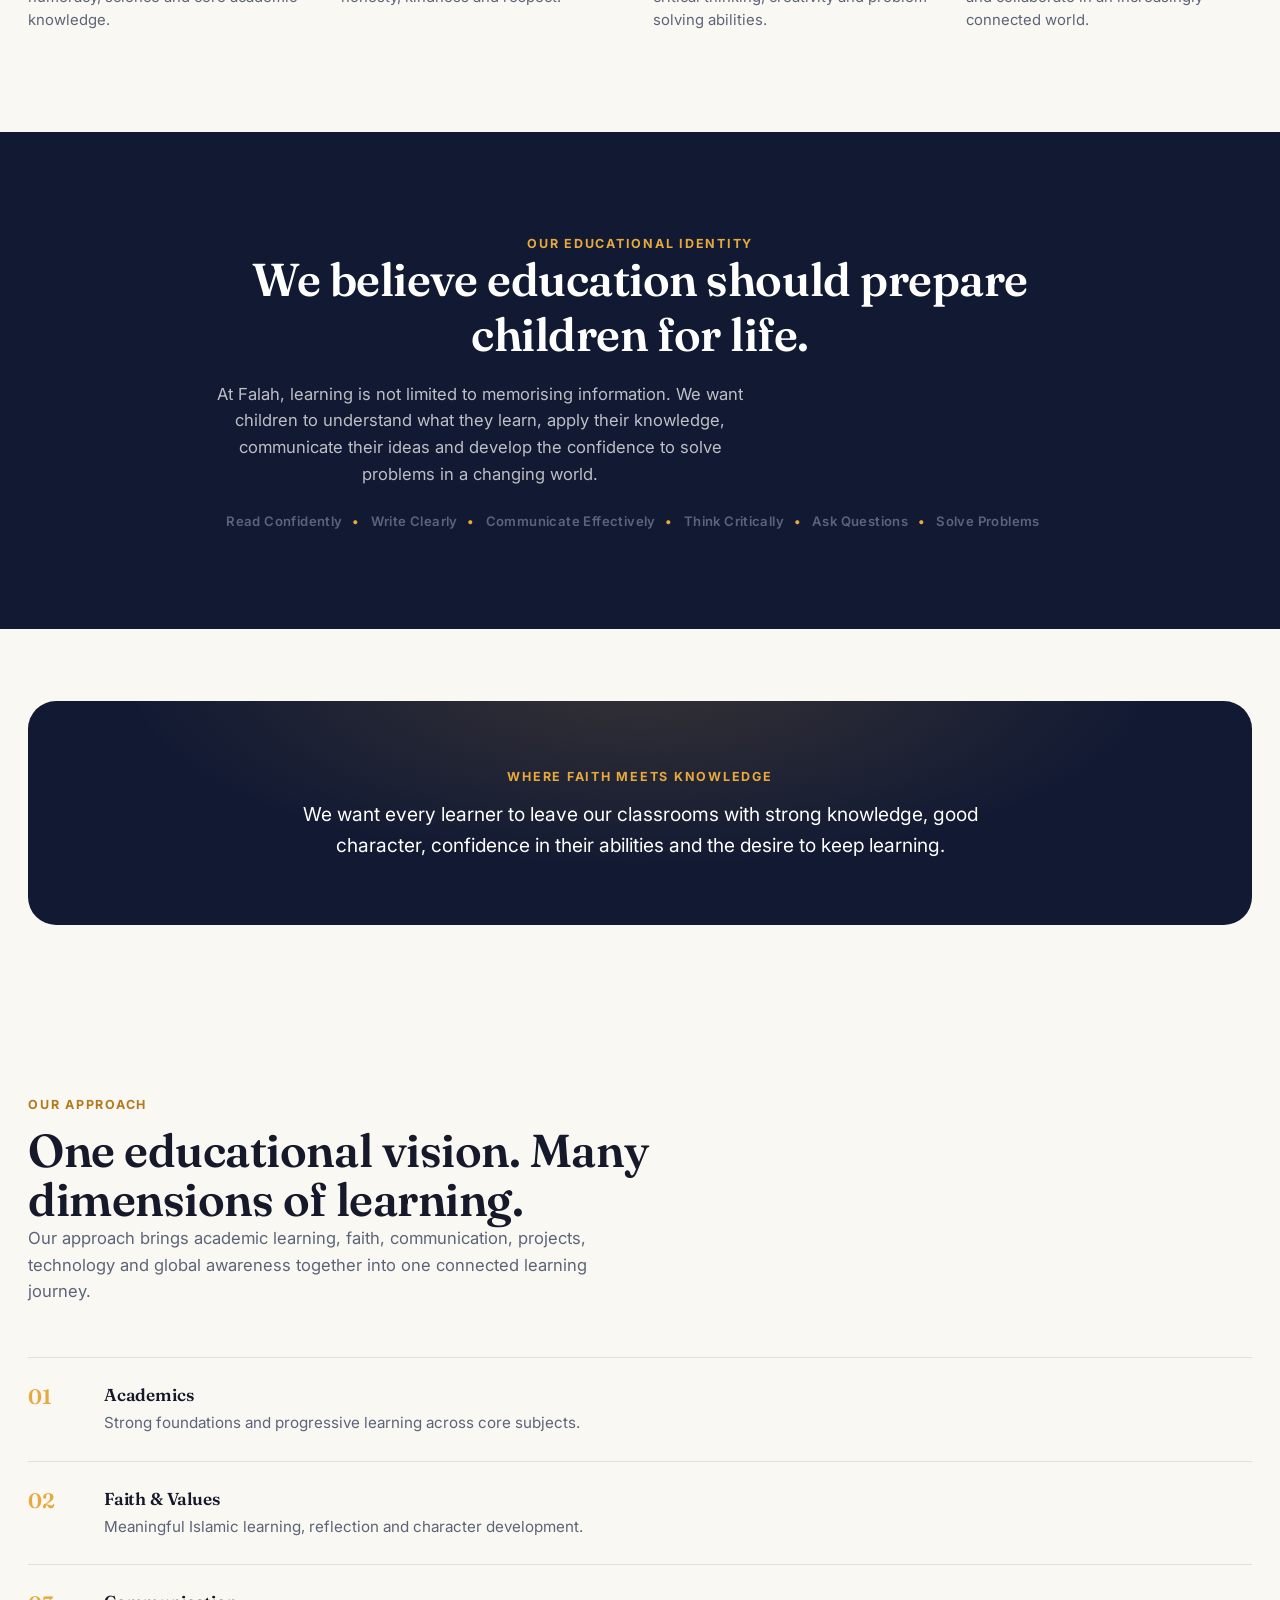
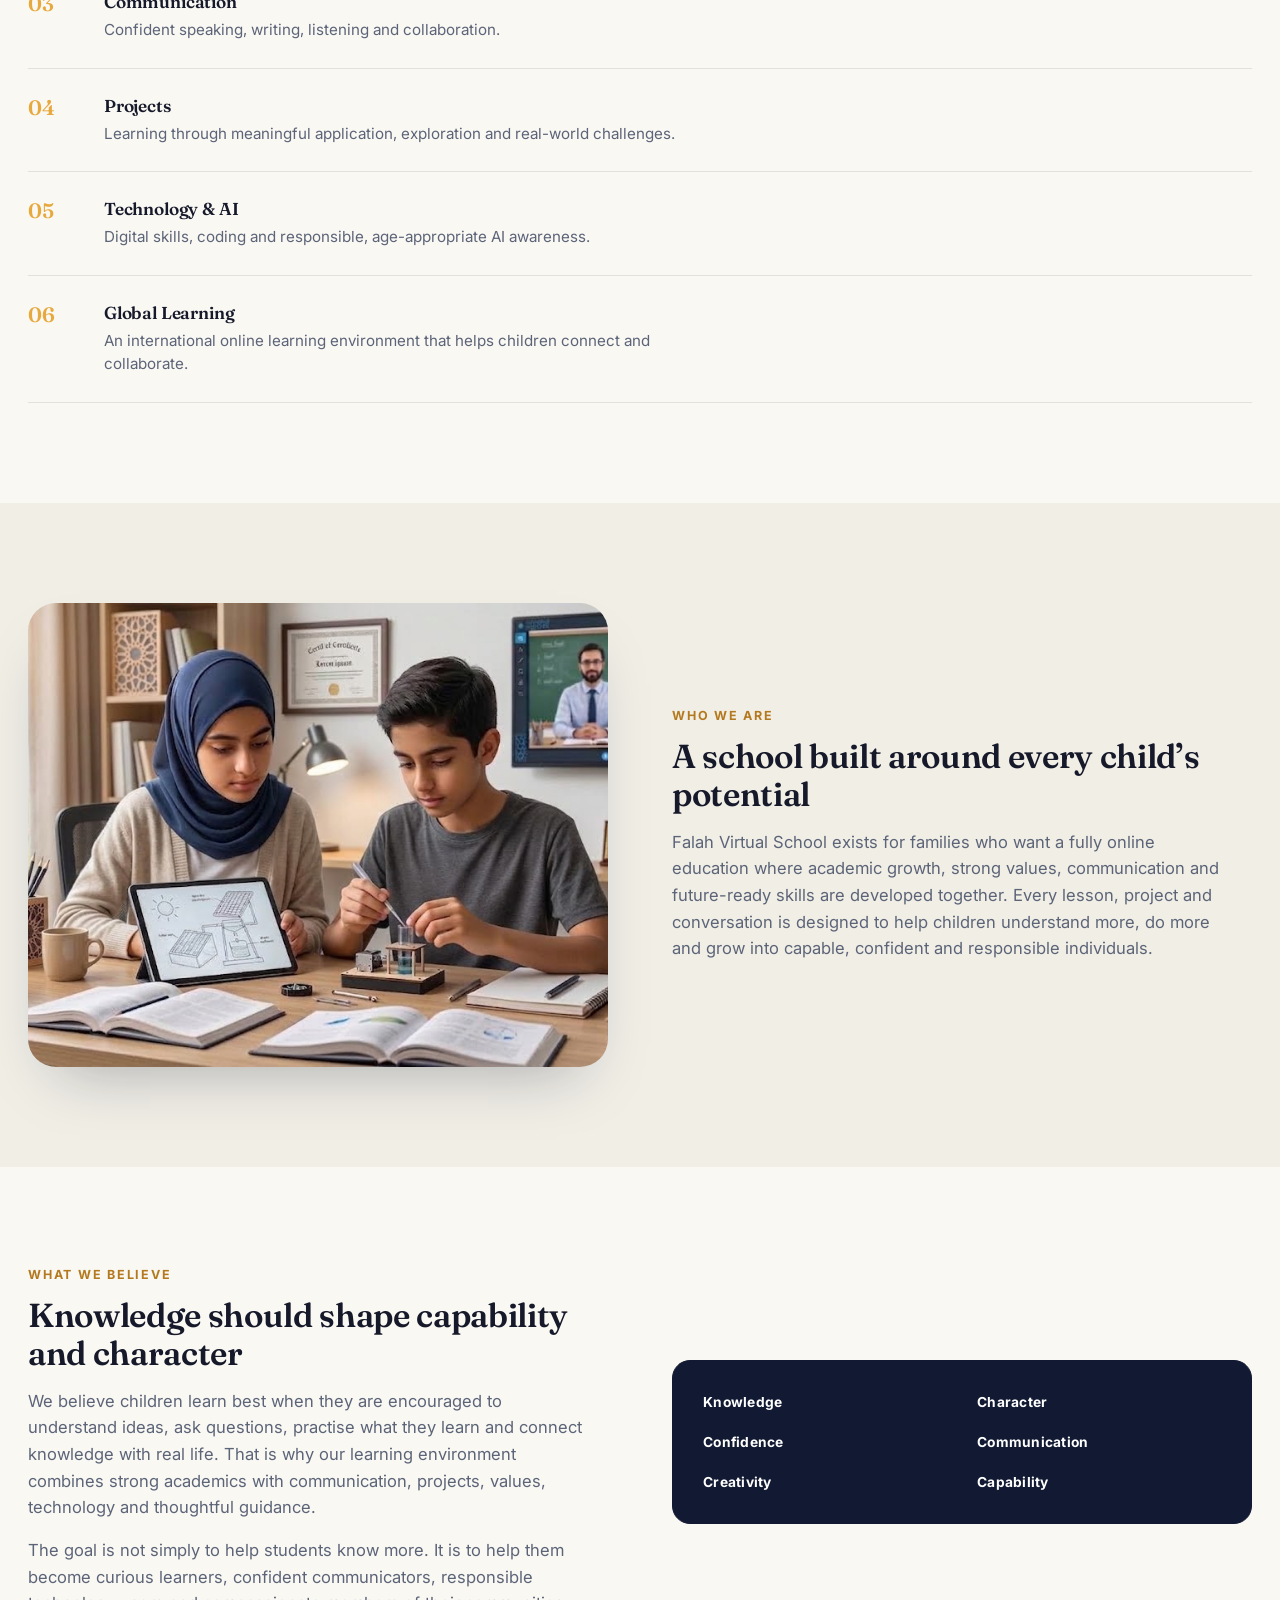
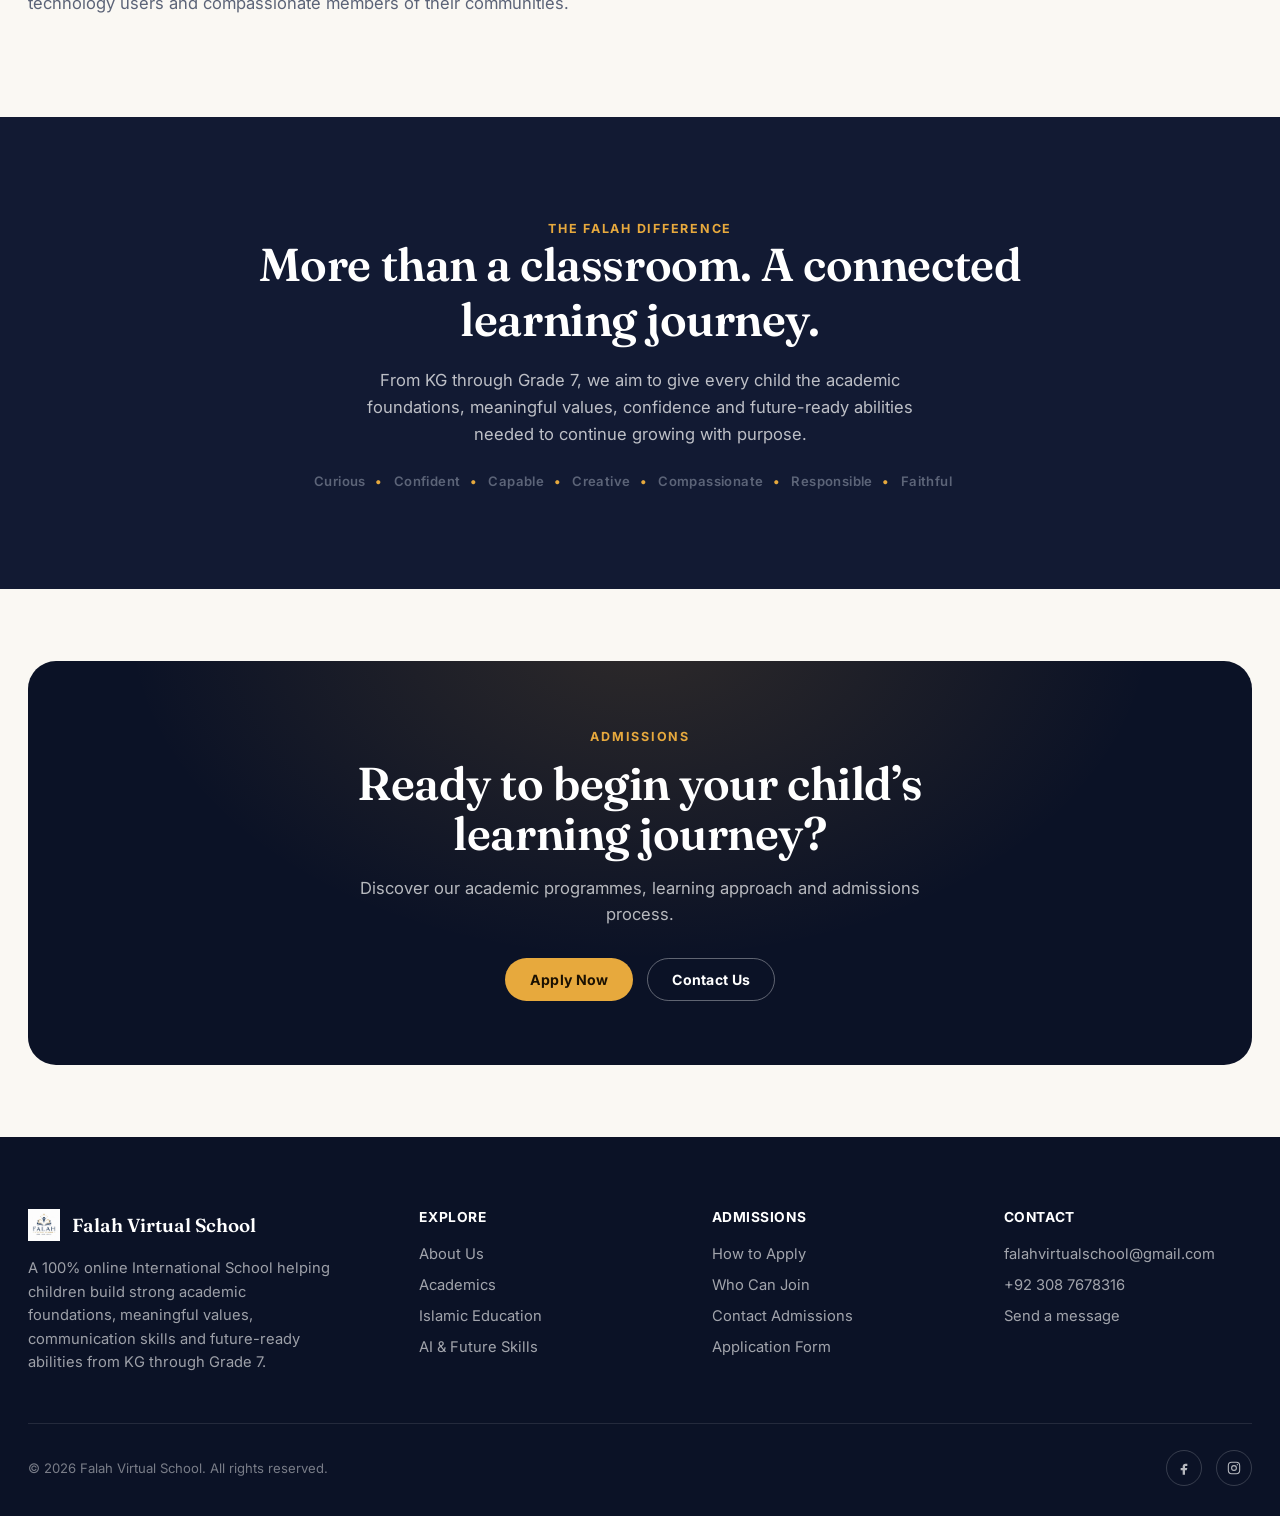
==== commit 1472599e: "update changes" ====
--- a/about.html
+++ b/about.html
@@ -150,8 +150,7 @@
 
         <span>
           Enroll your child today for a balanced future —
-          Excellence in modern academics and authentic
-          Quran-centered learning.
+          Excellence in modern academics and Islamic education.
         </span>
 
         <span>
@@ -166,8 +165,7 @@
 
         <span>
           Enroll your child today for a balanced future —
-          Excellence in modern academics and authentic
-          Quran-centered learning.
+          Excellence in modern academics and Islamic education.
         </span>
 
         <span>
@@ -399,7 +397,7 @@
               <span>Write Clearly</span>
               <span>Communicate Effectively</span>
               <span>Think Critically</span>
-              <span>Ask Meaningful Questions</span>
+              <span>Ask Questions</span>
               <span>Solve Problems</span>
 
             </div>
--- a/css/style.css
+++ b/css/style.css
@@ -278,7 +278,7 @@
 }
 .pillar-card:hover{ background:var(--white); }
 .pillar-num{ font-family:var(--font-display); font-size:0.85rem; color:var(--gold); font-weight:700; }
-.pillar-card h3{ margin-top:14px; font-size:1.12rem; }
+.pillar-card h3{ margin-top:14px; font-size:1.12rem; overflow-wrap: break-word; word-wrap: break-word; }
 .pillar-card p{ margin-top:10px; color:var(--slate); font-size:0.94rem; line-height:1.55; }
 
 
@@ -527,12 +527,16 @@
   .cta-band{ padding:48px 28px; }
 }
 
+@media (max-width: 768px) {
+  .pillars-grid{ grid-template-columns:1fr; }
+  .pillar-card{ padding:26px 20px; }
+}
+
 @media (max-width: 620px){
   .section{ padding:66px 0; }
   .section-tight{ padding:52px 0; }
   .hero{ padding:44px 0 64px; }
   .page-hero{ padding:44px 0 56px; }
-  .pillars-grid{ grid-template-columns:1fr; }
   .feature-grid{ grid-template-columns:1fr; }
   .footer-grid{ grid-template-columns:1fr; gap:34px; }
   .footer-bottom{ flex-direction:column; align-items:flex-start; }
@@ -635,4 +639,13 @@
 @media (prefers-reduced-motion: reduce){
   .hero-media-kenburns img{ animation:none; }
   .hero-float-card{ animation:none; opacity:1; transform:none; }
+}
+/* Mobile Fix for Subjects Grid */
+@media (max-width: 960px) {
+    .pillars-grid {
+        grid-template-columns: 1fr !important;
+    }
+    .pillar-card {
+        padding: 24px 20px !important;
+    }
 }
